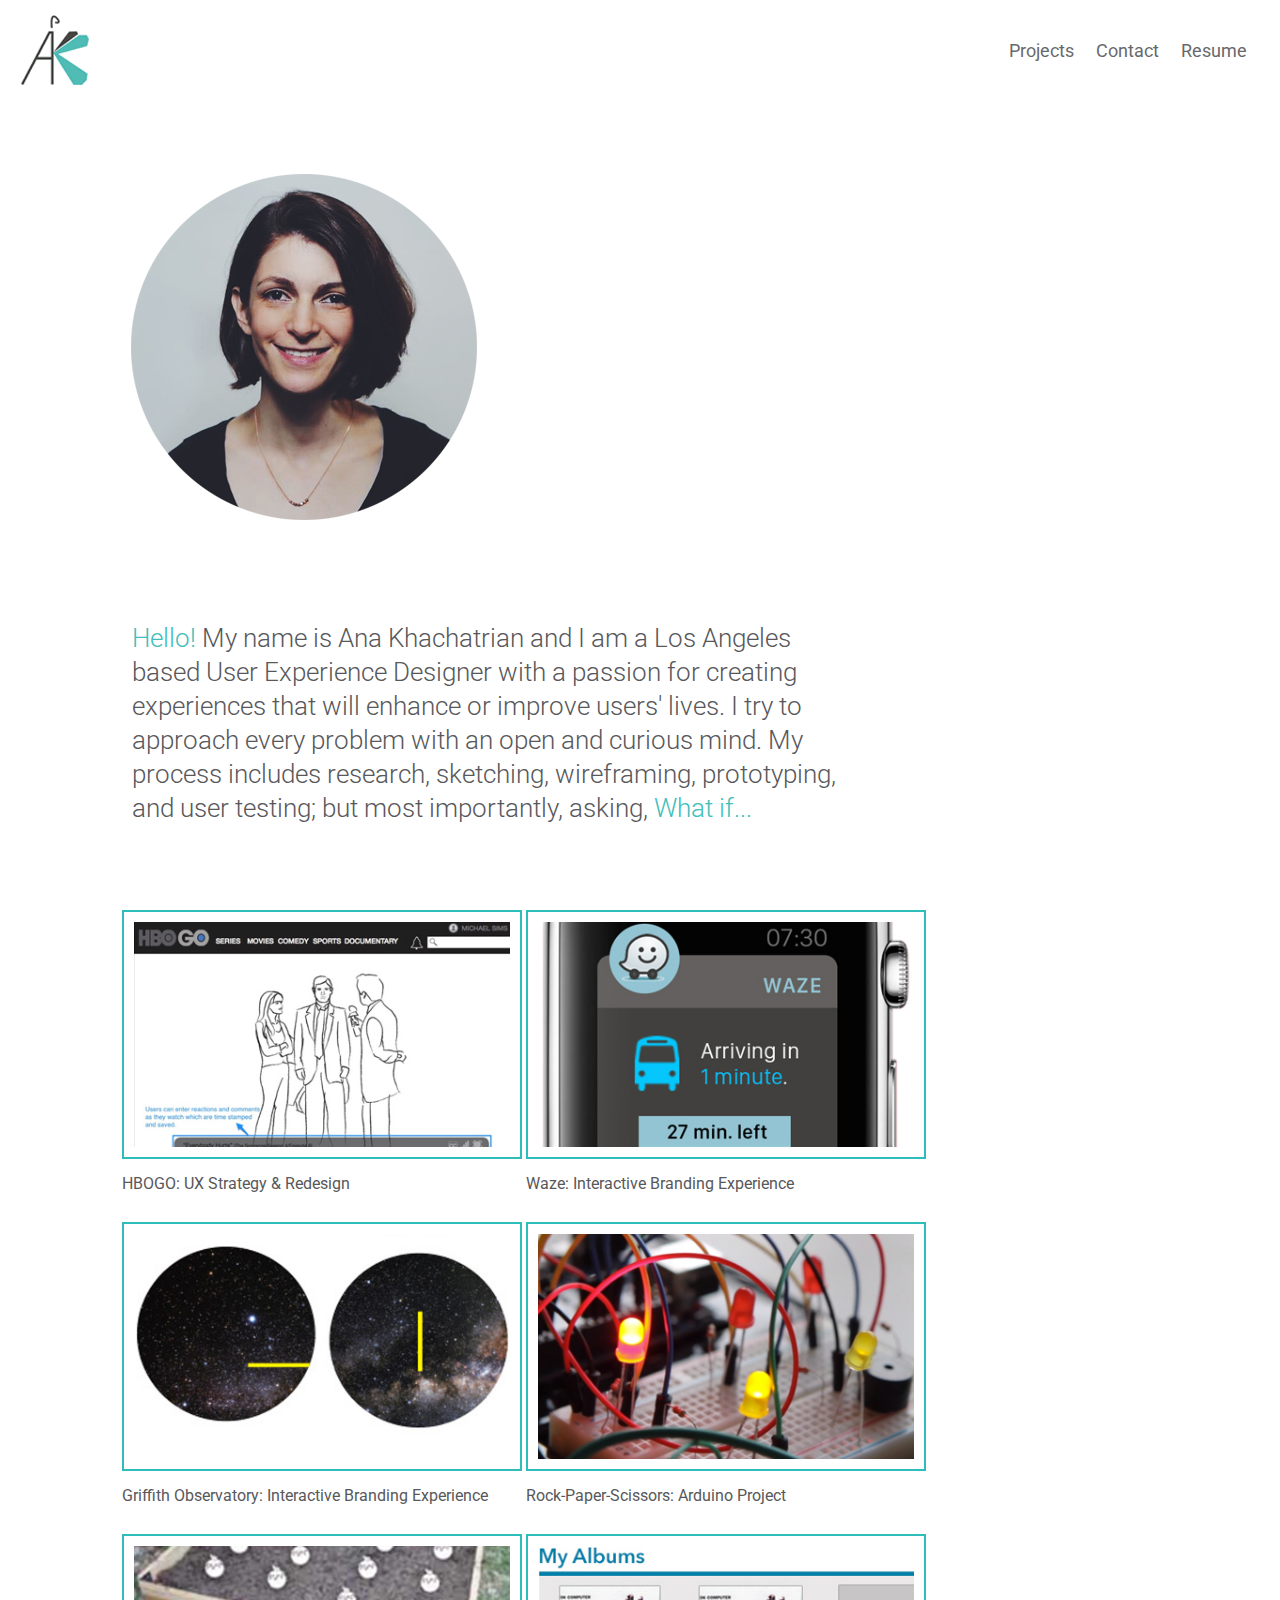
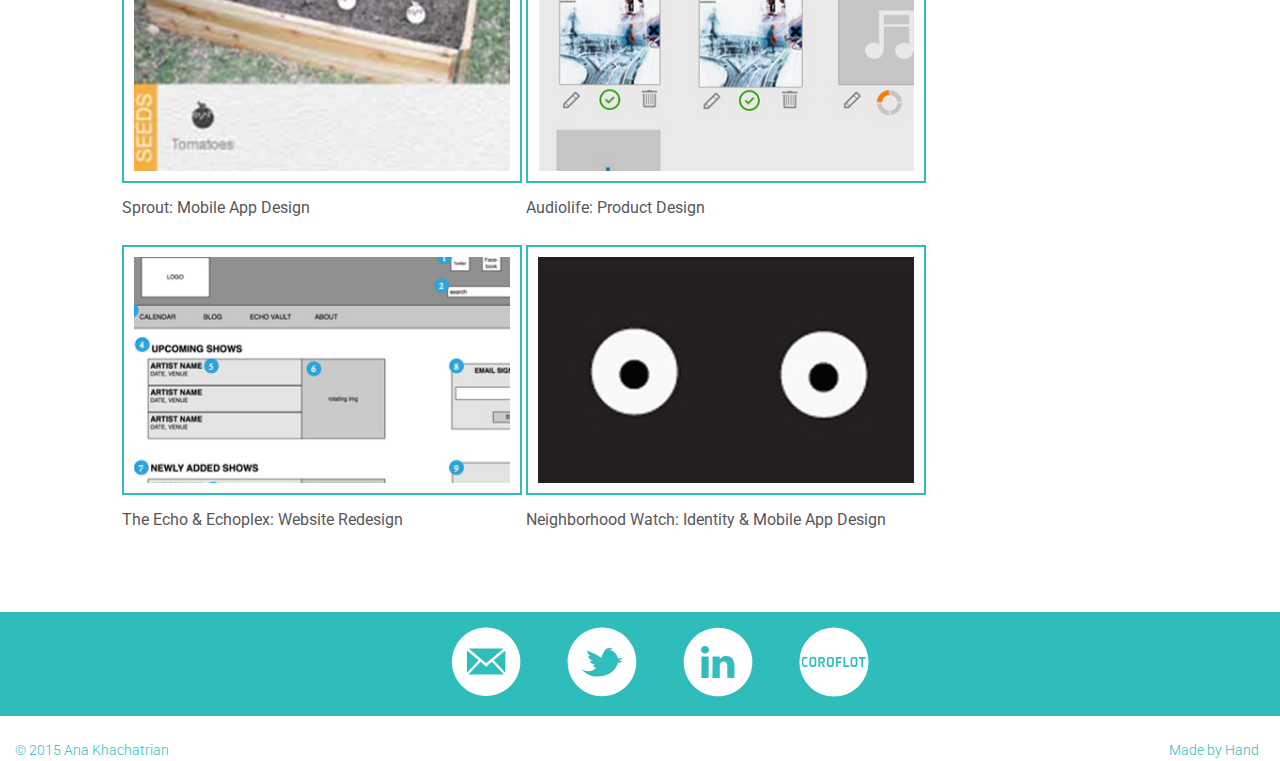
==== index.html @ 0ab0e682 "Launch" ====
<!DOCTYPE html>
<!--[if lt IE 7]>      <html class="no-js lt-ie9 lt-ie8 lt-ie7"> <![endif]-->
<!--[if IE 7]>         <html class="no-js lt-ie9 lt-ie8"> <![endif]-->
<!--[if IE 8]>         <html class="no-js lt-ie9"> <![endif]-->
<!--[if gt IE 8]><!--> <html class="no-js"> <!--<![endif]-->
    <html lang="en">

    <head>
        <meta charset="utf-8">
        <meta http-equiv="X-UA-Compatible" content="IE=edge">
        <meta name="viewport" content="width=device-width, initial-scale=1">

        <link href='http://fonts.googleapis.com/css?family=Oswald:400,300' rel='stylesheet' type='text/css'>
        <link href='http://fonts.googleapis.com/css?family=Glegoo' rel='stylesheet' type='text/css'>
        <link href='http://fonts.googleapis.com/css?family=Roboto:400,300,500' rel='stylesheet' type='text/css'>

    
        <title>Ana Khachatrian's User Experience Portfolio</title>
        <meta name="description" content="A portfolio for Ana Khachatrian, a user experience designer based in Los Angeles.">

        <!-- Place favicon.ico and apple-touch-icon.png in the root directory -->
        <link rel="icon" type="image/png" href="favicon.ico">


        <link rel="stylesheet" href="css/bootstrap-responsive.min.css">
       

        <!--
        <link rel="stylesheet" href="css/normalize.css">
        -->

        <!--[if lt IE 9]> <script src="http://html5shiv.googlecode.com/svn/trunk/html5.js"></script><![endif]-->

        <script src="js/vendor/modernizr-2.6.2.min.js"></script>
    </head>

    <body>
        <!--[if lt IE 7]>
            <p class="browsehappy">You are using an <strong>outdated</strong> browser. Please <a href="http://browsehappy.com/">upgrade your browser</a> to improve your experience.</p>
        <![endif]-->

        <!-- Add your site or application content here -->
        

            <header> 
                <div class="nav-bar"> 
                  
                    <a href="index.html"><img id="logo" src="images/logo.jpg"></a>

                    <nav>
                            <ul>
                                <li><a href="#projects">Projects</a></li>
                                <li><a href="#contact">Contact</a></li>
                                <li><a href="resume.pdf">Resume</a></li>
                            </ul>
                    </nav>

                </div>
            </header>

        <div class="homepage">

            <main>

                <section id="about">

                    <img id="headshot" src="images/home/headshot.jpg">

                    <p class="bio"><span style="color:#40BEBB;">Hello!</span> My name is Ana Khachatrian and I am a Los Angeles based User Experience Designer with a passion for creating experiences that will enhance or improve users' lives. I try to approach every problem with an open and curious mind. My process includes research, sketching, wireframing, prototyping, and user testing; but most importantly, asking, <span style="color:#40BEBB;">What if...</span></p>

                </section>


                <section id="projects">
  

                    <div class="projects">
                        <a href="hbogo.html">
                            <div class="overlay">
                                <img id="spacing" src="images/home/hbogo.jpg">
                                <p class="what-if">What if HBOGO.com was built around a network of your friends allowing you to send and receive recommendations, and see each others reactions to a particular scene?</p>
                            </div>
                        </a>
                        <h2>HBOGO: UX Strategy & Redesign</h2>
                    </div>
                    

                    <div class="projects">
                        <a href="waze.html">
                            <div class="overlay">
                            <img id="spacing" src="images/home/waze.jpg">
                            <p class="what-if">What if Waze could help create driverless cities?</p>
                            </div>
                        </a>    
                        <h2>Waze: Interactive Branding Experience</h2>
                    </div>
    

                    <div class="projects">
                        <a href="griffith-observatory.html">
                            <div class="overlay">
                            <img src="images/home/observatory.jpg">
                            <p class="what-if">What if the Griffith Observatory could refresh its identity and programmming to connect with new and existing visitors?</p>
                            </div>
                        </a>    
                        <h2>Griffith Observatory: Interactive Branding Experience</h2>
                    </div>
        

                    <div class="projects">
                        <a href="rock-paper-scissors.html">
                            <div class="overlay">
                            <img id="spacing" src="images/home/rps.jpg">
                            <p class="what-if">What if you could play Rock-Paper-Scissors against a machine?</p>
                            </div>
                        </a>
                        <h2>Rock-Paper-Scissors: Arduino Project</h2>
                    </div>
                    

                    <div class="projects">
                        <a href="sprout.html">
                            <div class="overlay">
                            <img id="spacing" src="images/home/sprout.jpg">
                            <p class="what-if">What if you could plan and maintain a vegetable garden using your mobile phone?</p> 
                            </div>
                        </a>
                        <h2>Sprout: Mobile App Design</h2>
                    </div>
                    

                    <div class="projects">
                        <a href="audiolife.html">
                            <div class="overlay">
                            <img id="spacing" src="images/home/audiolife.jpg">
                            <p class="what-if">What if indie musicians could get their music & merch into major retailers without the need for a distribution deal?</p>
                            </div>
                        </a>
                        <h2>Audiolife: Product Design</h2>
                    </div>
                    

                    <div class="projects">
                        <a href="echo.html">
                            <div class="overlay">
                            <img id="spacing" src="images/home/echo.jpg">
                            <p class="what-if">What if a local music venue could improve their user experience to better engage with music fans and concert attendees?</p>
                            </div>
                        </a>
                        <h2>The Echo & Echoplex: Website Redesign</h2>
                    </div>
                

                    <div class="projects">
                        <a href="neighborhood-watch.html">
                            <div class="overlay">
                            <img src="images/home/neighborhood.jpg">
                            <p class="what-if">What if the Neighborhood Watch refreshed their identity to grow and engage with more participants?</p>
                            </div>
                        </a>
                        <h2>Neighborhood Watch: Identity & Mobile App Design</h2> 
                    </div>    
                                   
                    
                </section>

            </main>    

        </div>    

                <section id="contact">
                   <!--  <p>Get in Touch<p> -->
                    <div class="contact-list">    
                        <ul class="contact-buttons">
                                <li><a href="mailto:hello@anakhachatrian.com"><img src="images/home/email.svg" alt="Email" style="width:70px;height:70px;"></a></li>
                                <li><a href="https://twitter.com/eargasms"><img src="images/home/twitter.svg" alt="Twitter" style="width:70px;height:70px;"></a></li>
                                <li><a href="https://www.linkedin.com/in/anakhachatrian
                                "><img src="images/home/linkedin.svg" alt="LinkedIn" style="width:70px;height:70px;"></a></li>
                                <li><a href="http://www.coroflot.com/anakhachatrian/portfolio
                                "><img src="images/home/coroflot.svg" alt="Coroflot" style="width:70px;height:70px;"></a></li>
                        </ul> 
                    </div>     
                </section>  
            

            <footer class="footer">
                <p class="copyright">© 2015 Ana Khachatrian</p>
                <p class="made">Made by Hand</p>
            </footer>


        


        <script src="//ajax.googleapis.com/ajax/libs/jquery/1.10.2/jquery.min.js"></script>
        <script>window.jQuery || document.write('<script src="js/vendor/jquery-1.10.2.min.js"><\/script>')</script>
        <script src="js/plugins.js"></script>
        <script src="js/main.js"></script>

        <!-- Google Analytics: change UA-XXXXX-X to be your site's ID. -->
        <script>
            (function(b,o,i,l,e,r){b.GoogleAnalyticsObject=l;b[l]||(b[l]=
            function(){(b[l].q=b[l].q||[]).push(arguments)});b[l].l=+new Date;
            e=o.createElement(i);r=o.getElementsByTagName(i)[0];
            e.src='//www.google-analytics.com/analytics.js';
            r.parentNode.insertBefore(e,r)}(window,document,'script','ga'));
            ga('create','UA-XXXXX-X');ga('send','pageview');
        </script>
    </body>
</html>
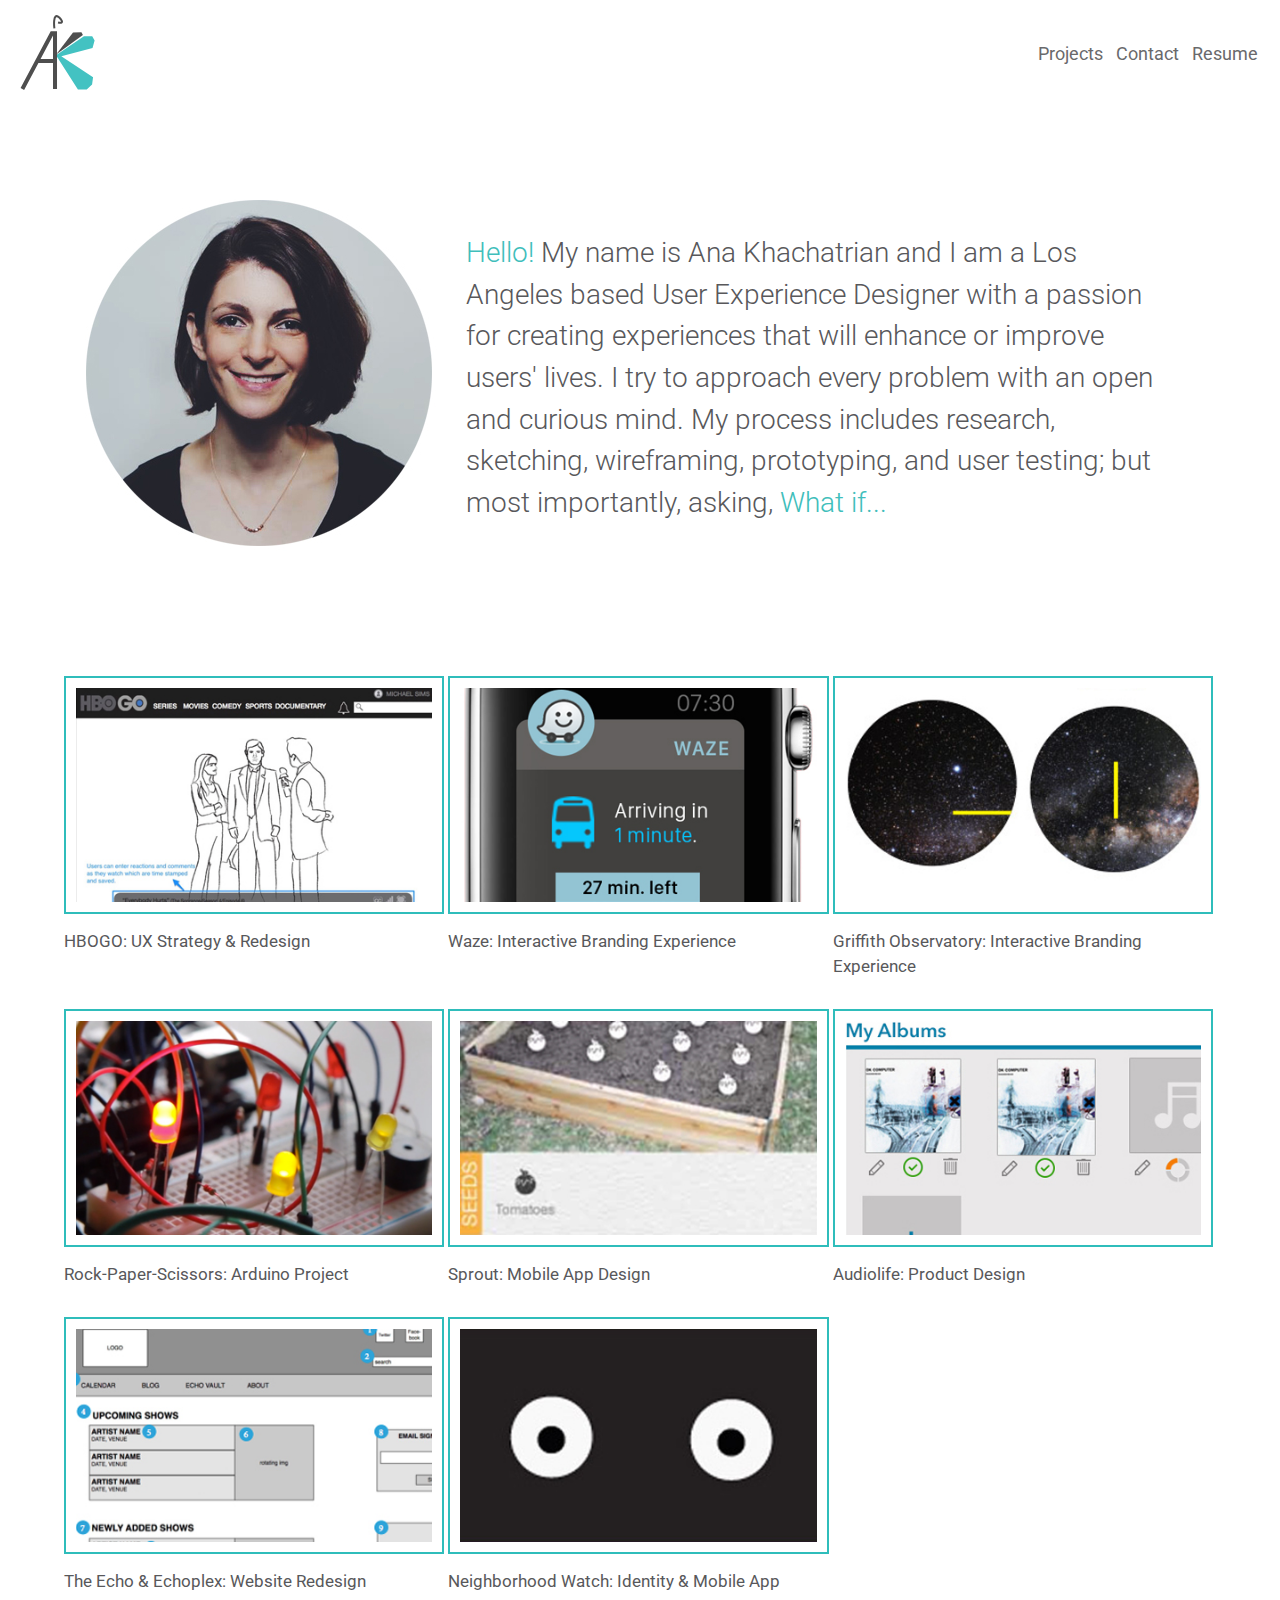
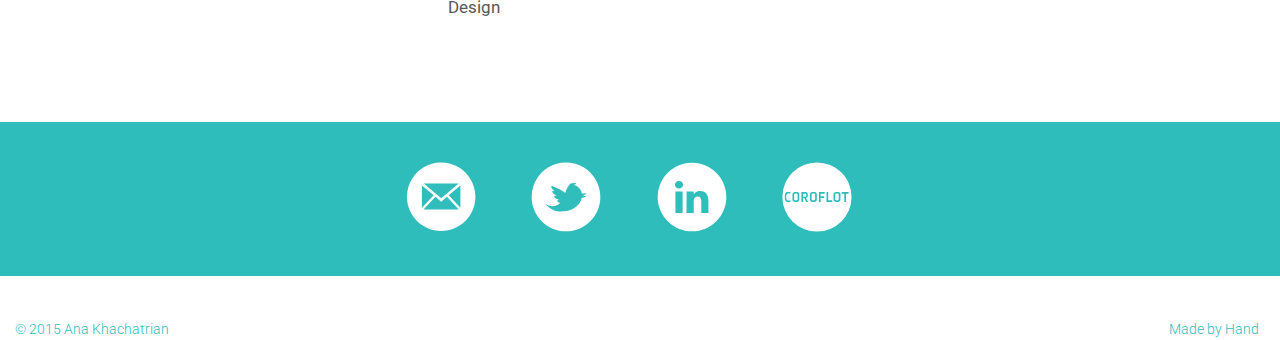
==== commit 5b07c074: "Fluid layout" ====
--- a/index.html
+++ b/index.html
@@ -19,19 +19,19 @@
         <meta name="description" content="A portfolio for Ana Khachatrian, a user experience designer based in Los Angeles.">
 
         <!-- Place favicon.ico and apple-touch-icon.png in the root directory -->
-        <link rel="icon" type="image/png" href="favicon.ico">
+        <link rel="icon" type="image/png" href="portfolio/favicon.ico">
 
 
-        <link rel="stylesheet" href="css/bootstrap-responsive.min.css">
-       
+        <link rel="stylesheet" href="css/style.css">
 
-        <!--
-        <link rel="stylesheet" href="css/normalize.css">
-        -->
+        <!-- Normalize hide address bar for iOS and Android -->
+        <script src="./js/hideaddressbar.js"></script>
+
+        <!-- Media query support for IE8 and under -->
+        <script src=".js/respond.min.js"></script>
 
         <!--[if lt IE 9]> <script src="http://html5shiv.googlecode.com/svn/trunk/html5.js"></script><![endif]-->
 
-        <script src="js/vendor/modernizr-2.6.2.min.js"></script>
     </head>
 
     <body>
@@ -45,7 +45,7 @@
             <header> 
                 <div class="nav-bar"> 
                   
-                    <a href="index.html"><img id="logo" src="images/logo.jpg"></a>
+                    <a href="index.html"><img id="logo" src="images/logo.svg"></a>
 
                     <nav>
                             <ul>
@@ -64,9 +64,9 @@
 
                 <section id="about">
 
-                    <img id="headshot" src="images/home/headshot.jpg">
+                    <div id="headshot"><img src="images/home/headshot.jpg"></div>
 
-                    <p class="bio"><span style="color:#40BEBB;">Hello!</span> My name is Ana Khachatrian and I am a Los Angeles based User Experience Designer with a passion for creating experiences that will enhance or improve users' lives. I try to approach every problem with an open and curious mind. My process includes research, sketching, wireframing, prototyping, and user testing; but most importantly, asking, <span style="color:#40BEBB;">What if...</span></p>
+                    <div id="bio"><p><span style="color:#40BEBB;">Hello!</span> My name is Ana Khachatrian and I am a Los Angeles based User Experience Designer with a passion for creating experiences that will enhance or improve users' lives. I try to approach every problem with an open and curious mind. My process includes research, sketching, wireframing, prototyping, and user testing; but most importantly, asking, <span style="color:#40BEBB;">What if...</span></p></div>
 
                 </section>
 
@@ -77,7 +77,7 @@
                     <div class="projects">
                         <a href="hbogo.html">
                             <div class="overlay">
-                                <img id="spacing" src="images/home/hbogo.jpg">
+                                <img src="images/home/hbogo.jpg">
                                 <p class="what-if">What if HBOGO.com was built around a network of your friends allowing you to send and receive recommendations, and see each others reactions to a particular scene?</p>
                             </div>
                         </a>
@@ -88,7 +88,7 @@
                     <div class="projects">
                         <a href="waze.html">
                             <div class="overlay">
-                            <img id="spacing" src="images/home/waze.jpg">
+                            <img src="images/home/waze.jpg">
                             <p class="what-if">What if Waze could help create driverless cities?</p>
                             </div>
                         </a>    
@@ -110,7 +110,7 @@
                     <div class="projects">
                         <a href="rock-paper-scissors.html">
                             <div class="overlay">
-                            <img id="spacing" src="images/home/rps.jpg">
+                            <img src="images/home/rps.jpg">
                             <p class="what-if">What if you could play Rock-Paper-Scissors against a machine?</p>
                             </div>
                         </a>
@@ -121,7 +121,7 @@
                     <div class="projects">
                         <a href="sprout.html">
                             <div class="overlay">
-                            <img id="spacing" src="images/home/sprout.jpg">
+                            <img src="images/home/sprout.jpg">
                             <p class="what-if">What if you could plan and maintain a vegetable garden using your mobile phone?</p> 
                             </div>
                         </a>
@@ -132,7 +132,7 @@
                     <div class="projects">
                         <a href="audiolife.html">
                             <div class="overlay">
-                            <img id="spacing" src="images/home/audiolife.jpg">
+                            <img src="images/home/audiolife.jpg">
                             <p class="what-if">What if indie musicians could get their music & merch into major retailers without the need for a distribution deal?</p>
                             </div>
                         </a>
@@ -143,7 +143,7 @@
                     <div class="projects">
                         <a href="echo.html">
                             <div class="overlay">
-                            <img id="spacing" src="images/home/echo.jpg">
+                            <img src="images/home/echo.jpg">
                             <p class="what-if">What if a local music venue could improve their user experience to better engage with music fans and concert attendees?</p>
                             </div>
                         </a>
@@ -188,23 +188,5 @@
                 <p class="made">Made by Hand</p>
             </footer>
 
-
-        
-
-
-        <script src="//ajax.googleapis.com/ajax/libs/jquery/1.10.2/jquery.min.js"></script>
-        <script>window.jQuery || document.write('<script src="js/vendor/jquery-1.10.2.min.js"><\/script>')</script>
-        <script src="js/plugins.js"></script>
-        <script src="js/main.js"></script>
-
-        <!-- Google Analytics: change UA-XXXXX-X to be your site's ID. -->
-        <script>
-            (function(b,o,i,l,e,r){b.GoogleAnalyticsObject=l;b[l]||(b[l]=
-            function(){(b[l].q=b[l].q||[]).push(arguments)});b[l].l=+new Date;
-            e=o.createElement(i);r=o.getElementsByTagName(i)[0];
-            e.src='//www.google-analytics.com/analytics.js';
-            r.parentNode.insertBefore(e,r)}(window,document,'script','ga'));
-            ga('create','UA-XXXXX-X');ga('send','pageview');
-        </script>
     </body>
 </html>
--- a/css/style.css
+++ b/css/style.css
@@ -0,0 +1,511 @@
+/*Set HTML5 tags to be block-level instead of inline since they are unknown in IE*/
+
+header, section, footer {
+	display: block;
+}
+
+/*Create consistency across browsers for the type*/
+
+html {
+	font-size: 100%;
+	line-height: 1;
+	-moz-text-size-adjust: 100%;
+	-ms-text-size-adjust: 100%;
+	-webkit-text-size-adjust: 100%;
+}
+
+/* ==========================================================================
+   PROJECT PAGE STYLES
+   ========================================================================== */
+
+
+.page {
+	/*max-width: 960px;*/
+max-width: 80%;
+	margin: 0 auto;
+	padding-top: 100px;
+}
+
+
+h1 {
+   font-size: 3em;
+   line-height: 1.5em;
+   font-family: 'Roboto', Avenir, Helvetica, sans-serif;
+   font-weight: 400;
+   font-style: normal;
+   color: rgba(47, 189, 187, 1);
+   text-align: center;
+   padding-left: 10px;
+}
+
+h3 {
+   margin-bottom: 25px;
+   font-weight: 300;
+   font-style: normal;
+   font-size: 2em;
+   line-height: 1.5em;
+   /*max-width: 32em;*/
+   font-family: 'Roboto', Avenir, Helvetica, sans-serif;
+   color: rgba(11, 113, 137, 1);
+   text-align: center;
+}
+
+#role {
+	/*max-width: 56em;*/
+    margin: 0 auto;
+}
+
+h4 {
+   margin-bottom: 25px;
+   font-weight: 300;
+   font-style: normal;
+   font-size: 20px;
+   font-family: 'Roboto', Avenir, Helvetica, sans-serif;
+   color: rgba(11, 113, 137, 1);
+}
+
+
+p {
+   font-size: 1em; /* 16px/16px = 1em */
+   line-height: 1.5em; /* 24px/16px = 1.5em */
+   font-family: 'Glegoo', Georgia, serif;
+   font-weight: 400;
+   font-style: normal;
+   max-width: 56em;
+   margin: 0 auto;
+   margin-top: .8em;
+}
+
+figcaption {
+   font-size: 14px;
+   font-family: 'Glegoo', Georgia, serif;
+   font-weight: 400;
+   padding-bottom: 0.75em;
+   max-width: 36em;
+   margin: 0 auto;
+}
+
+li {
+   font-size: 1em;
+   line-height: 1.5em;
+   font-family: 'Glegoo', Georgia, serif;
+   font-weight: 400;
+   font-style: normal;
+}
+
+img {
+  max-width: 100%;
+  margin: 15px auto;
+  display: block;
+  padding: 1.5em 0;
+}
+
+.border {
+  border-width: 2px;
+  border-style: solid;
+  color: rgba(47, 189, 187, 1);
+}
+
+div#role_container {
+  display: block;
+  max-width: 56em;
+  margin: 0 auto;
+  margin-top: 45px	
+}
+
+.list {
+	position: relative;
+	float: left;
+	padding: 0px 20px;
+	margin: 0 auto;
+}
+
+.video {
+	position: relative;
+	padding-bottom: 56.25%;
+	margin-bottom: 50px;
+	padding-top: 25px;
+	height: 0;
+}
+
+iframe {
+	position: absolute;
+	top: 0;
+	left: 0;
+	height: 100%;
+	width: 100%;
+	padding-top: 20px;
+	display: block;
+	margin: 0 auto;
+}
+
+.project-nav {
+	background-color: #2FBDBB;
+	width: 100%;
+	clear: both;
+	position: relative;
+	display: table;
+}
+
+
+.previous, .next {
+	display: table-cell;
+}
+
+.next {
+	text-align: right;
+	padding-right: 40px;
+	right: 0;
+}
+
+.previous {
+	padding-left: 40px; 
+}
+
+.previous-link {
+	text-decoration: none;
+}
+
+.next-link {
+	text-decoration: none;
+}
+
+#pre-label {
+	display: inline;
+	top: .25em;
+	color: white;
+	font-family: 'Roboto', Avenir, Helvetica, sans-serif;
+	font-weight: 400;
+    font-style: normal;
+    font-size: 18px;
+    padding-left: 5px;
+}
+
+#next-label {
+	display: inline;
+    top: .25em;
+	text-align: right;
+	color: white;
+	font-family: 'Roboto', Avenir, Helvetica, sans-serif;
+	font-weight: 400;
+    font-style: normal;
+    font-size: 18px;
+    padding-right: 5px;
+}
+
+.previous img {
+	vertical-align: middle;
+	display: inline-block;
+	padding: 0;
+}
+
+.next img {
+	vertical-align: middle;
+	display: inline-block;
+	padding: 0;
+}
+
+/* ==========================================================================
+   HOME PAGE STYLES
+   ========================================================================== */
+
+body {
+	margin: 0;
+}
+
+.homepage {
+	margin: 0 auto;
+	max-width: 90%;
+}
+
+.nav-bar {
+	position: fixed;
+	z-index: 99;
+	width: 100%;
+	top: 0;	
+	background-color: white;
+	opacity: 0.9;
+	line-height: 1em;
+}
+
+/*Logo*/
+#logo {
+	float: left;
+	position: absolute;
+	padding-left: 20px;
+	padding-top: 0;
+}
+
+
+nav ul {
+	right: 0;
+	text-align: right;
+	padding-right: 1em;
+}
+
+nav li {
+	display: inline-block;
+	font-family: 'Roboto', Avenir, Helvetica, sans-serif;
+	font-weight: 400;
+    font-style: normal;
+    font-size: 18px;
+    padding: .25em;
+    margin-top: 1em;
+}
+
+/* unvisited link */
+nav li a:link {
+    color: #58585B;
+    text-decoration: none;
+}
+
+/* visited link */
+nav li a:visited {
+    color: #561F37;
+}
+
+/* mouse over link */
+nav li a:hover {
+    color: #2FBDBB;
+}
+
+/* selected link */
+nav li a:active {
+    color: #3E8989;
+}
+
+
+#about {
+	margin: 0 auto;
+	/*width: 90%;*/
+	clear: both;
+	margin-top: 150px;
+}
+
+#headshot {
+	float: left;
+width: 34%;
+}
+
+#headshot img {
+	max-width: 100%;
+}
+
+#bio p {
+	font-weight: 300;
+   font-style: light;
+   font-size: 1.625em; /* 26px / 16px = 1.625em */
+   line-height: 1.5em;
+   font-family: 'Roboto', Avenir, Helvetica, sans-serif;
+   color: #58585B;
+   /*max-width: 28em;*/
+width: 60%;
+   padding-top: 60px;
+   margin-left: 10px;
+   float: left;
+}
+
+/*Entire projects section*/
+#projects {
+	margin: 0 auto;
+	/*width: 90%;*/
+	padding-top: 70px;
+	padding-bottom: 70px;
+	clear: both;
+} 
+
+/*Individual project*/
+.projects {
+	display: inline-block;
+	/*max-width: 400px;*/
+width: 33%;
+	vertical-align: top;	
+}
+
+.projects img {
+	padding: 10px;
+	border: solid 2px #2FBDBB;
+	max-width: 100%;
+	display: block;
+
+-webkit-box-sizing: border-box; /* Android ≤ 2.3, iOS ≤ 4 */
+     -moz-box-sizing: border-box; /* Firefox ≤ 28 */
+          box-sizing: border-box; /* Chrome, Firefox 29+, IE 8+, Opera, Safari 5.1 */
+}
+
+.overlay {
+	position: relative;
+}
+
+.what-if {
+	background-color: rgba(47, 189, 187, 0.9);
+	font-family: 'Roboto', Avenir, Helvetica, sans-serif;
+	font-weight: 400;
+    font-size: 1.15em;
+    color: white;
+    bottom: 0;
+    left: 0;
+    margin: 0;
+    opacity: 0;
+    padding: 20px;
+    position: absolute;
+    right: 0;
+    top: 0;
+    z-index: 5;
+}
+
+.what-if:hover {
+	opacity: 0.9;
+}
+
+h2 {
+	font-family: 'Roboto', Avenir, Helvetica, sans-serif;
+	font-weight: 400;
+    font-size: 1em;
+    line-height: 1.5em;
+    color: #58585B;
+}
+
+#contact {
+	width: 100%;
+	position: relative;
+	background-color: #2FBDBB;
+}
+
+.contact-list {
+  max-width: 600px;
+  margin: 0 auto;
+}
+
+.contact-buttons {
+	/*margin: 0 auto;
+	width: -webkit-fit-content;
+     width: -moz-fit-content;
+          width: fit-content;*/
+}
+
+#contact li {
+	/*max-width: 600px;*/
+	margin: 0 auto;
+	list-style: none;
+	display: inline-block;
+	padding: 0 1.5em;
+}
+
+
+.footer {
+	position: relative;
+    padding: 15px;
+    clear: both;
+    min-height: 15px;
+}
+
+.footer p {
+	display: inline;
+	font-family: 'Roboto', Avenir, Helvetica, sans-serif;
+	font-weight: 300;
+	font-style: light;
+    font-size: 14px;
+    color: #2FBDBB;
+    position: absolute;
+}
+
+.made {
+	right: 0;
+	padding-right: 1.5em;
+}
+
+/* ==========================================================================
+   MEDIA QUERIES FOR MOBILE
+   ========================================================================== */
+
+@media only screen and (max-width: 640px) {
+
+	#logo {
+		float: left;
+		position: absolute;
+		padding-left: 0;
+		top: 0;
+		margin: 0 auto;
+	}
+
+	#headshot {
+		width: 100%;	
+	}
+
+	#bio {
+		width: 100%;
+	}
+
+	#bio p {
+		font-size: 20px;
+		/*max-width: 90%;*/
+	   font-weight: 300;
+	   font-style: light;
+	   line-height: 34px;
+	   font-family: 'Roboto', Avenir, Helvetica, sans-serif;
+	   color: #58585B;
+	   /*max-width: 28em;*/
+	width: 100%;
+	   padding-top: 60px;
+	   margin-left: 10px;
+	   float: left;
+	}
+
+	#contact li {
+	/*max-width: 600px;*/
+	margin: 0 auto;
+	list-style: none;
+	display: inline-block;
+	padding: 0;	
+	}
+
+	#pre-label {
+		display: none;
+	}
+
+	#next-label {
+		display: none;
+	}
+
+}
+
+@media screen and (max-width: 720px) {
+
+	.projects {
+		width: 100%;
+	}
+}
+
+@media screen and (min-width: 45em) {
+
+	body {
+		font-size: 106.6666667%; /* 1.6em (desired)/1.5em (actual) = 1.066666667*100 = 106.6666667% */
+	}
+}
+
+/*For tablets*/
+
+@media screen and (min-width: 705px) and (max-width: 980px) {
+
+	.projects {
+		width: 45%;
+	}
+
+	#headshot {
+		width: 100%;
+	}
+
+	#bio p {
+		width: 100%;
+		text-align: center;
+	}
+
+}
+
+
+
+
+
+
+
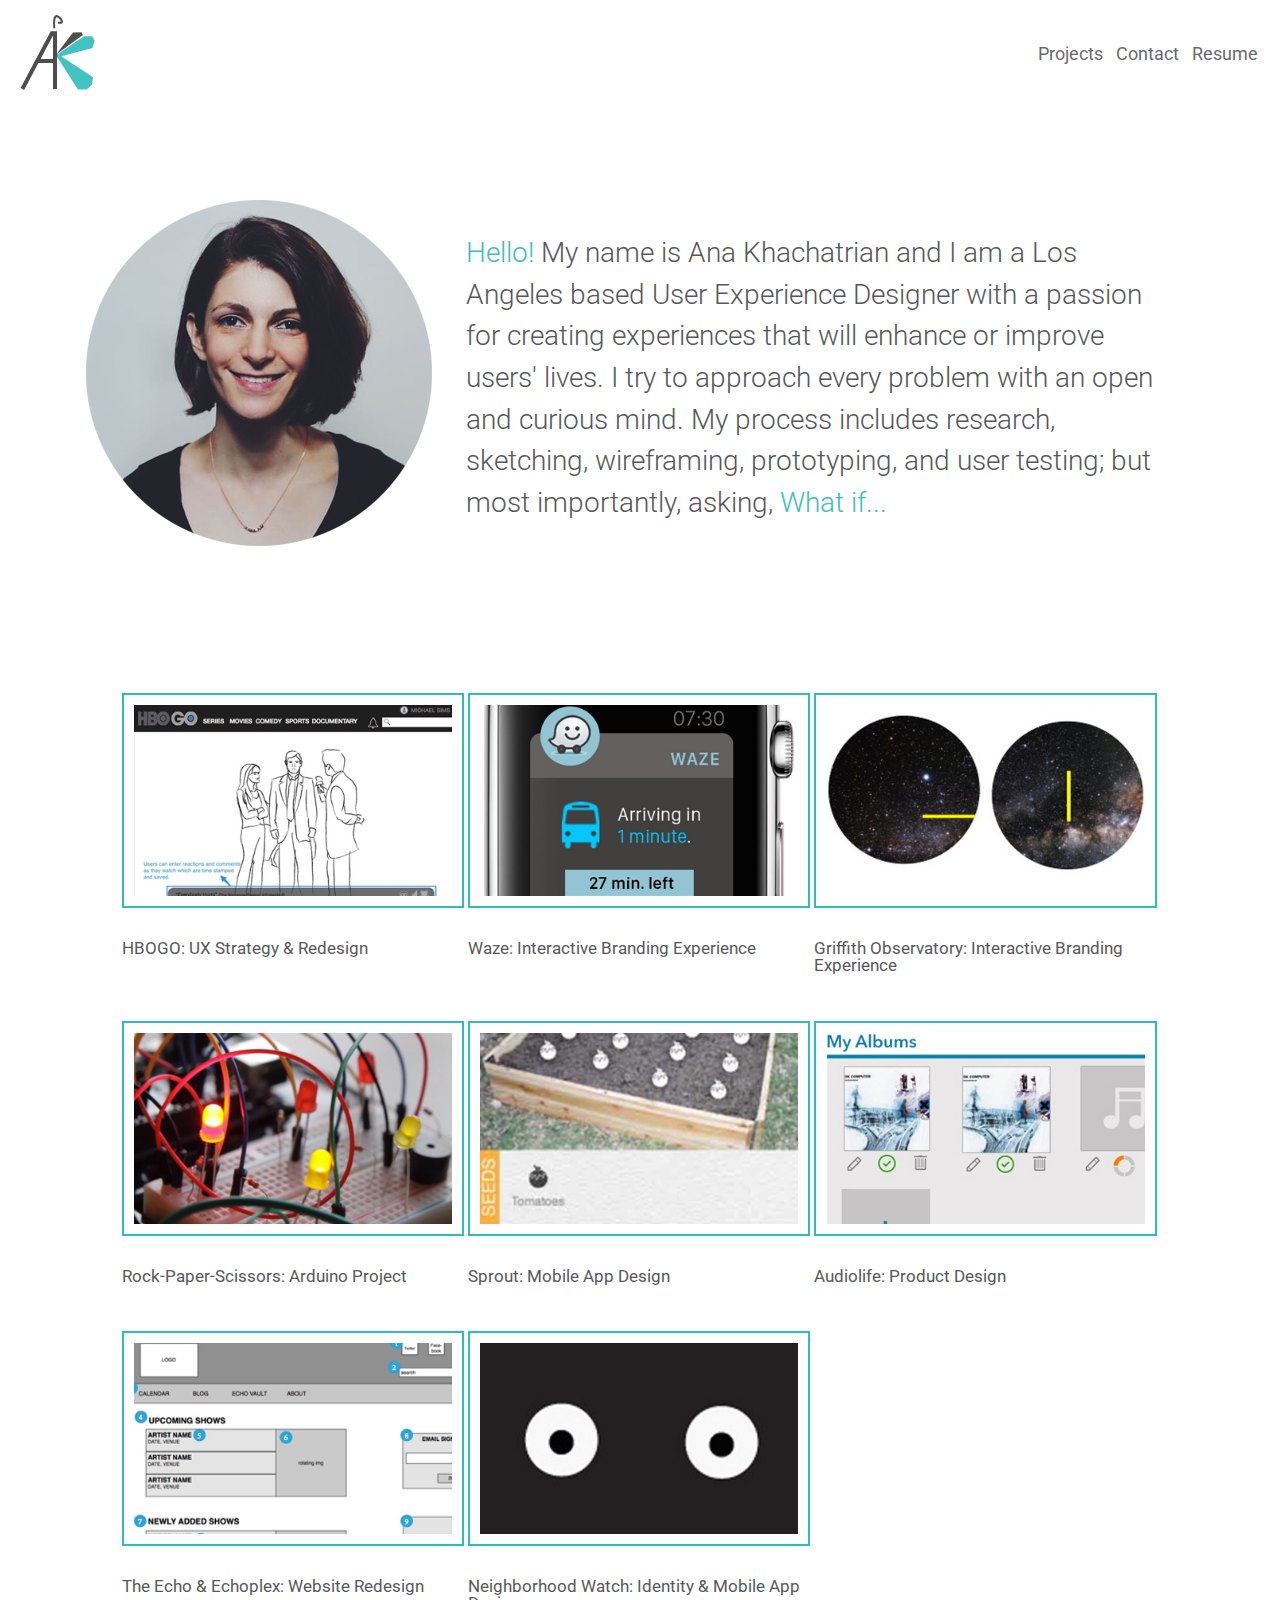
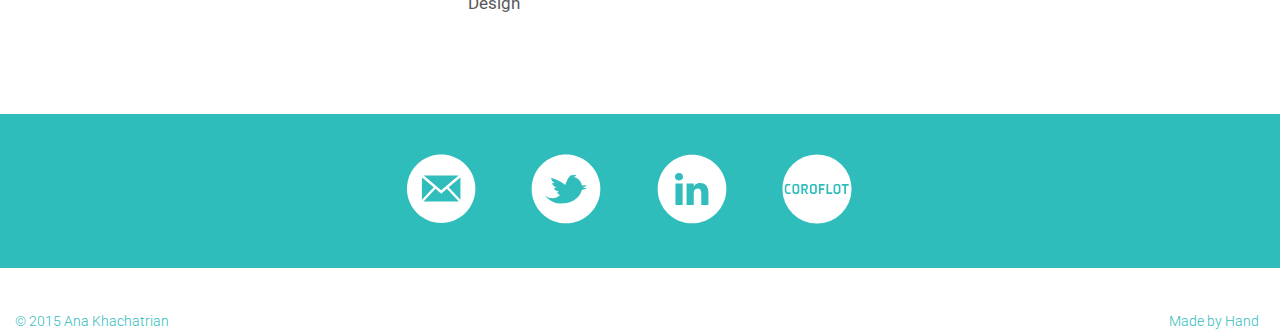
==== commit 370d91cf: "Edited content" ====
--- a/index.html
+++ b/index.html
@@ -78,7 +78,7 @@
                         <a href="hbogo.html">
                             <div class="overlay">
                                 <img src="images/home/hbogo.jpg">
-                                <p class="what-if">What if HBOGO.com was built around a network of your friends allowing you to send and receive recommendations, and see each others reactions to a particular scene?</p>
+                                <p class="what-if">What if HBOGO.com was a more social experience?</p>
                             </div>
                         </a>
                         <h2>HBOGO: UX Strategy & Redesign</h2>
--- a/css/style.css
+++ b/css/style.css
@@ -308,7 +308,7 @@
 /*Entire projects section*/
 #projects {
 	margin: 0 auto;
-	/*width: 90%;*/
+	width: 90%;
 	padding-top: 70px;
 	padding-bottom: 70px;
 	clear: both;
@@ -319,14 +319,15 @@
 	display: inline-block;
 	/*max-width: 400px;*/
 width: 33%;
-	vertical-align: top;	
+vertical-align: top;	
+	padding-top: 1em;
 }
 
 .projects img {
 	padding: 10px;
 	border: solid 2px #2FBDBB;
 	max-width: 100%;
-	display: block;
+display: inline-block;  /*Adding this aligned the text and images but messed up the overlay. */
 
 -webkit-box-sizing: border-box; /* Android ≤ 2.3, iOS ≤ 4 */
      -moz-box-sizing: border-box; /* Firefox ≤ 28 */
@@ -345,7 +346,7 @@
     color: white;
     bottom: 0;
     left: 0;
-    margin: 0;
+    /*margin: 0;*/
     opacity: 0;
     padding: 20px;
     position: absolute;
@@ -362,7 +363,7 @@
 	font-family: 'Roboto', Avenir, Helvetica, sans-serif;
 	font-weight: 400;
     font-size: 1em;
-    line-height: 1.5em;
+    /*line-height: 1.5em;*/
     color: #58585B;
 }
 
@@ -475,6 +476,14 @@
 	.projects {
 		width: 100%;
 	}
+
+	h1 {
+		font-size: 2em;
+	}
+
+	h3 {
+		font-size: 1.25em;
+	}
 }
 
 @media screen and (min-width: 45em) {
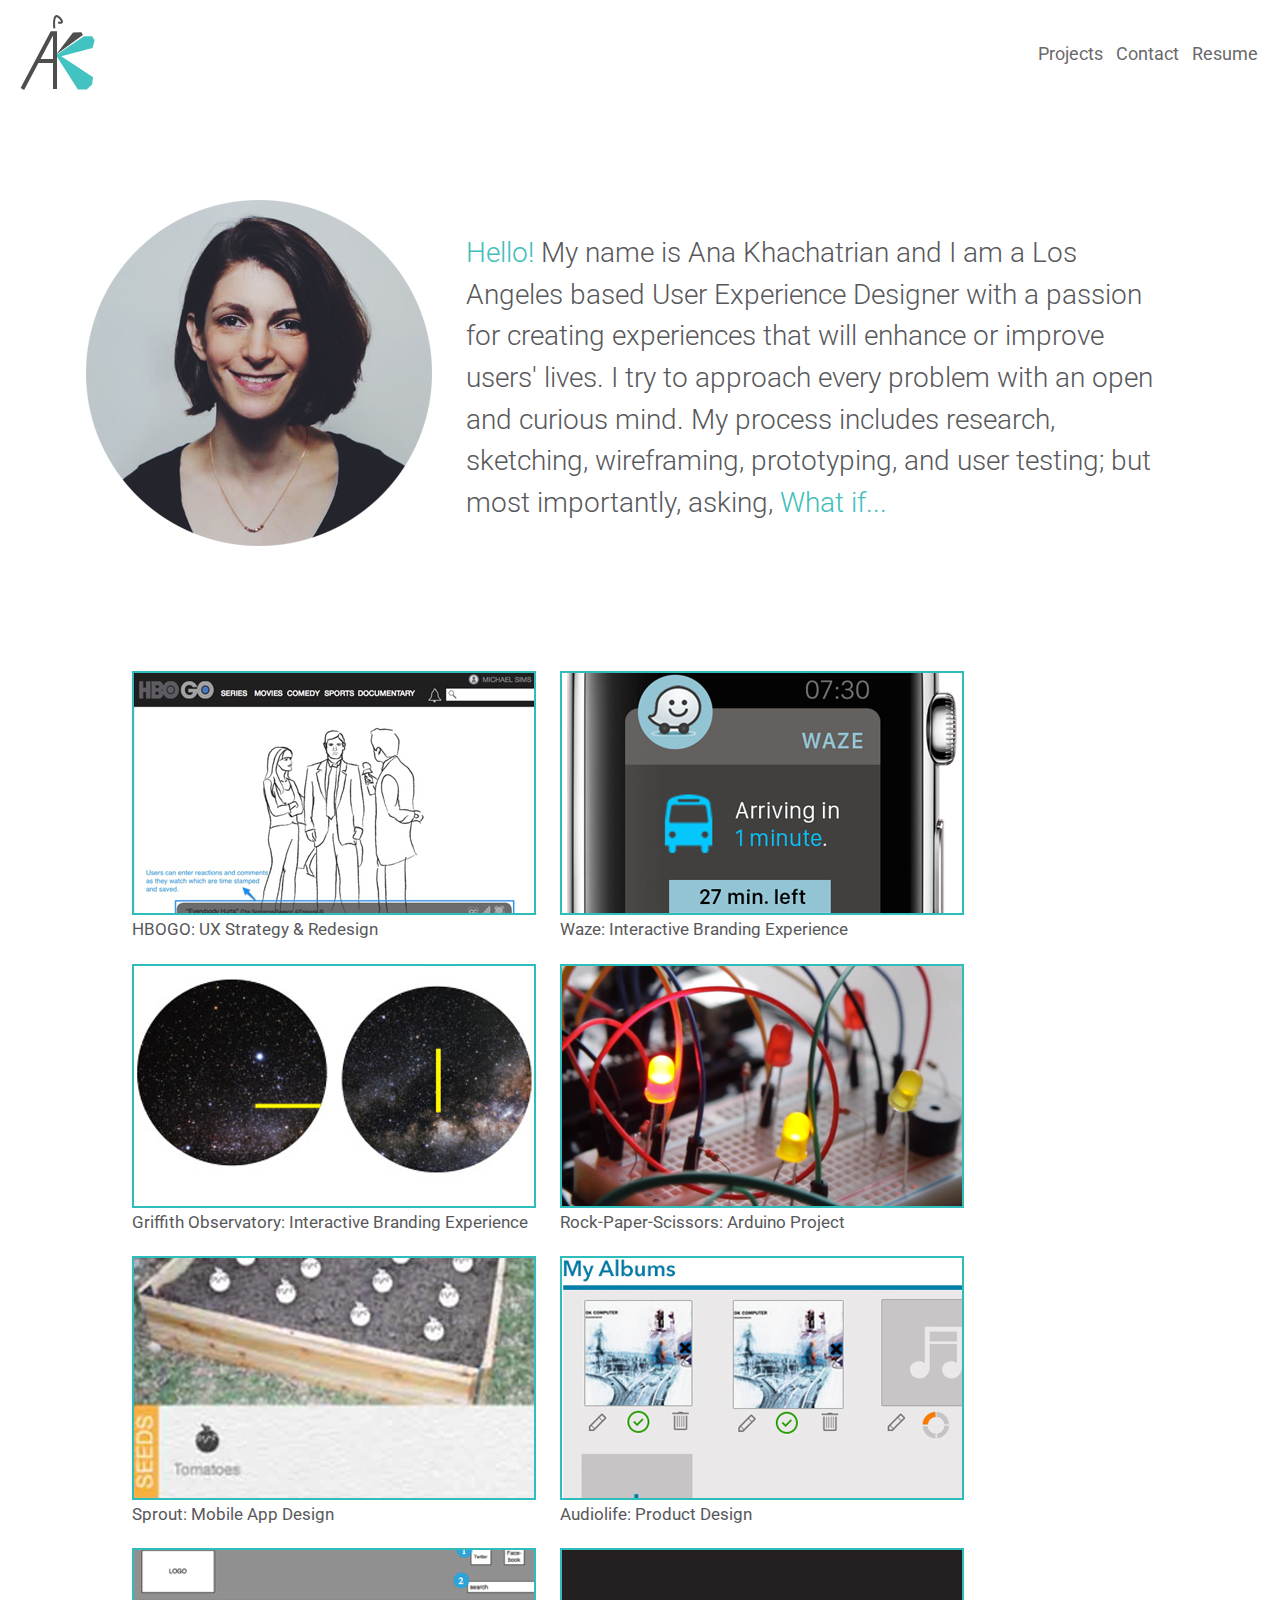
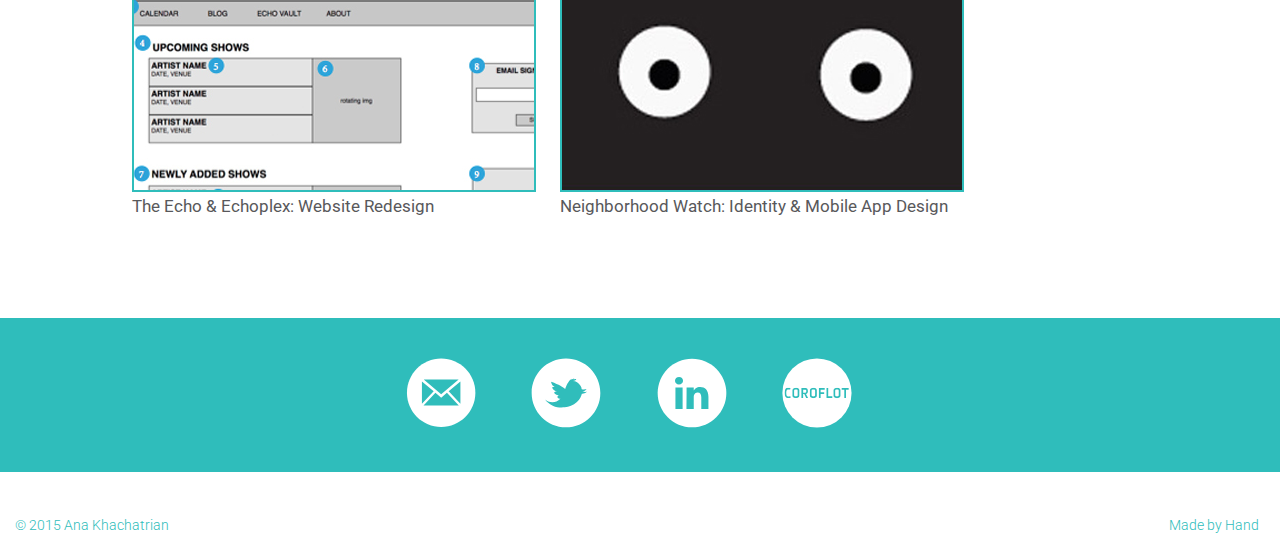
==== commit 554252bd: "Fix for overlay" ====
--- a/index.html
+++ b/index.html
@@ -72,95 +72,73 @@
 
 
                 <section id="projects">
-  
-
-                    <div class="projects">
+                    <div class="projects__item">
                         <a href="hbogo.html">
-                            <div class="overlay">
-                                <img src="images/home/hbogo.jpg">
-                                <p class="what-if">What if HBOGO.com was a more social experience?</p>
-                            </div>
+                            <p>What if HBOGO.com was a more social experience?</p>
+                            <img src="images/home/hbogo.jpg"/>
                         </a>
                         <h2>HBOGO: UX Strategy & Redesign</h2>
                     </div>
                     
-
-                    <div class="projects">
+                    <div  class="projects__item">
                         <a href="waze.html">
-                            <div class="overlay">
-                            <img src="images/home/waze.jpg">
-                            <p class="what-if">What if Waze could help create driverless cities?</p>
-                            </div>
+                            <p>What if Waze could help create driverless cities?</p>
+                            <img src="images/home/waze.jpg"/>
                         </a>    
                         <h2>Waze: Interactive Branding Experience</h2>
                     </div>
-    
+                    
 
-                    <div class="projects">
+                    <div class="projects__item">
                         <a href="griffith-observatory.html">
-                            <div class="overlay">
-                            <img src="images/home/observatory.jpg">
-                            <p class="what-if">What if the Griffith Observatory could refresh its identity and programmming to connect with new and existing visitors?</p>
-                            </div>
+                            <p>What if the Griffith Observatory could refresh its identity and programmming to connect with new and existing visitors?</p>
+                            <img src="images/home/observatory.jpg" />
                         </a>    
                         <h2>Griffith Observatory: Interactive Branding Experience</h2>
                     </div>
         
-
-                    <div class="projects">
+                    <div class="projects__item">
                         <a href="rock-paper-scissors.html">
-                            <div class="overlay">
-                            <img src="images/home/rps.jpg">
-                            <p class="what-if">What if you could play Rock-Paper-Scissors against a machine?</p>
-                            </div>
+                            <p>What if you could play Rock-Paper-Scissors against a machine?</p>
+                            <img src="images/home/rps.jpg" />
                         </a>
                         <h2>Rock-Paper-Scissors: Arduino Project</h2>
                     </div>
                     
 
-                    <div class="projects">
+                    <div class="projects__item">
                         <a href="sprout.html">
-                            <div class="overlay">
-                            <img src="images/home/sprout.jpg">
-                            <p class="what-if">What if you could plan and maintain a vegetable garden using your mobile phone?</p> 
-                            </div>
+                            <p>What if you could plan and maintain a vegetable garden using your mobile phone?</p> 
+                            <img src="images/home/sprout.jpg" />
                         </a>
                         <h2>Sprout: Mobile App Design</h2>
                     </div>
                     
-
-                    <div class="projects">
-                        <a href="audiolife.html">
-                            <div class="overlay">
-                            <img src="images/home/audiolife.jpg">
-                            <p class="what-if">What if indie musicians could get their music & merch into major retailers without the need for a distribution deal?</p>
-                            </div>
+                    <div class="projects__item">
+                        <a href="audiolife.html">    
+                            <p>What if indie musicians could get their music & merch into major retailers without the need for a distribution deal?</p>
+                            <img src="images/home/audiolife.jpg"/>    
                         </a>
                         <h2>Audiolife: Product Design</h2>
                     </div>
                     
 
-                    <div class="projects">
+                    <div class="projects__item">
                         <a href="echo.html">
-                            <div class="overlay">
-                            <img src="images/home/echo.jpg">
-                            <p class="what-if">What if a local music venue could improve their user experience to better engage with music fans and concert attendees?</p>
-                            </div>
+                            <p>What if a local music venue could improve their user experience to better engage with music fans and concert attendees?</p>
+                            <img src="images/home/echo.jpg" />
                         </a>
                         <h2>The Echo & Echoplex: Website Redesign</h2>
                     </div>
                 
 
-                    <div class="projects">
+                    <div class="projects__item">
                         <a href="neighborhood-watch.html">
-                            <div class="overlay">
-                            <img src="images/home/neighborhood.jpg">
-                            <p class="what-if">What if the Neighborhood Watch refreshed their identity to grow and engage with more participants?</p>
-                            </div>
+                            <p>What if the Neighborhood Watch refreshed their identity to grow and engage with more participants?</p>
+                            <img src="images/home/neighborhood.jpg" />
                         </a>
                         <h2>Neighborhood Watch: Identity & Mobile App Design</h2> 
                     </div>    
-                                   
                     
                 </section>
 
--- a/css/style.css
+++ b/css/style.css
@@ -1,352 +1,386 @@
 /*Set HTML5 tags to be block-level instead of inline since they are unknown in IE*/
 
-header, section, footer {
-	display: block;
-}
-
+header,
+section,
+footer {
+    display: block;
+}
 /*Create consistency across browsers for the type*/
 
 html {
-	font-size: 100%;
-	line-height: 1;
-	-moz-text-size-adjust: 100%;
-	-ms-text-size-adjust: 100%;
-	-webkit-text-size-adjust: 100%;
-}
-
+    font-size: 100%;
+    line-height: 1;
+    -moz-text-size-adjust: 100%;
+    -ms-text-size-adjust: 100%;
+    -webkit-text-size-adjust: 100%;
+}
 /* ==========================================================================
    PROJECT PAGE STYLES
    ========================================================================== */
 
-
 .page {
-	/*max-width: 960px;*/
-max-width: 80%;
-	margin: 0 auto;
-	padding-top: 100px;
-}
-
+    /*max-width: 960px;*/
+    
+    max-width: 80%;
+    margin: 0 auto;
+    padding-top: 100px;
+}
 
 h1 {
-   font-size: 3em;
-   line-height: 1.5em;
-   font-family: 'Roboto', Avenir, Helvetica, sans-serif;
-   font-weight: 400;
-   font-style: normal;
-   color: rgba(47, 189, 187, 1);
-   text-align: center;
-   padding-left: 10px;
+    font-size: 3em;
+    line-height: 1.5em;
+    font-family: 'Roboto', Avenir, Helvetica, sans-serif;
+    font-weight: 400;
+    font-style: normal;
+    color: rgba(47, 189, 187, 1);
+    text-align: center;
+    padding-left: 10px;
 }
 
 h3 {
-   margin-bottom: 25px;
-   font-weight: 300;
-   font-style: normal;
-   font-size: 2em;
-   line-height: 1.5em;
-   /*max-width: 32em;*/
-   font-family: 'Roboto', Avenir, Helvetica, sans-serif;
-   color: rgba(11, 113, 137, 1);
-   text-align: center;
+    margin-bottom: 25px;
+    font-weight: 300;
+    font-style: normal;
+    font-size: 2em;
+    line-height: 1.5em;
+    /*max-width: 32em;*/
+    
+    font-family: 'Roboto', Avenir, Helvetica, sans-serif;
+    color: rgba(11, 113, 137, 1);
+    text-align: center;
 }
 
 #role {
-	/*max-width: 56em;*/
+    /*max-width: 56em;*/
+    
     margin: 0 auto;
 }
 
 h4 {
-   margin-bottom: 25px;
-   font-weight: 300;
-   font-style: normal;
-   font-size: 20px;
-   font-family: 'Roboto', Avenir, Helvetica, sans-serif;
-   color: rgba(11, 113, 137, 1);
-}
-
+    margin-bottom: 25px;
+    font-weight: 300;
+    font-style: normal;
+    font-size: 20px;
+    font-family: 'Roboto', Avenir, Helvetica, sans-serif;
+    color: rgba(11, 113, 137, 1);
+}
 
 p {
-   font-size: 1em; /* 16px/16px = 1em */
-   line-height: 1.5em; /* 24px/16px = 1.5em */
-   font-family: 'Glegoo', Georgia, serif;
-   font-weight: 400;
-   font-style: normal;
-   max-width: 56em;
-   margin: 0 auto;
-   margin-top: .8em;
+    font-size: 1em;
+    /* 16px/16px = 1em */
+    
+    line-height: 1.5em;
+    /* 24px/16px = 1.5em */
+    
+    font-family: 'Glegoo', Georgia, serif;
+    font-weight: 400;
+    font-style: normal;
+    max-width: 56em;
+    margin: 0 auto;
+    margin-top: .8em;
 }
 
 figcaption {
-   font-size: 14px;
-   font-family: 'Glegoo', Georgia, serif;
-   font-weight: 400;
-   padding-bottom: 0.75em;
-   max-width: 36em;
-   margin: 0 auto;
+    font-size: 14px;
+    font-family: 'Glegoo', Georgia, serif;
+    font-weight: 400;
+    padding-bottom: 0.75em;
+    max-width: 36em;
+    margin: 0 auto;
 }
 
 li {
-   font-size: 1em;
-   line-height: 1.5em;
-   font-family: 'Glegoo', Georgia, serif;
-   font-weight: 400;
-   font-style: normal;
+    font-size: 1em;
+    line-height: 1.5em;
+    font-family: 'Glegoo', Georgia, serif;
+    font-weight: 400;
+    font-style: normal;
 }
 
 img {
-  max-width: 100%;
-  margin: 15px auto;
-  display: block;
-  padding: 1.5em 0;
+    max-width: 100%;
+    margin: 15px auto;
+    display: block;
+    padding: 1.5em 0;
 }
 
 .border {
-  border-width: 2px;
-  border-style: solid;
-  color: rgba(47, 189, 187, 1);
+    border-width: 2px;
+    border-style: solid;
+    color: rgba(47, 189, 187, 1);
 }
 
 div#role_container {
-  display: block;
-  max-width: 56em;
-  margin: 0 auto;
-  margin-top: 45px	
+    display: block;
+    max-width: 56em;
+    margin: 0 auto;
+    margin-top: 45px
 }
 
 .list {
-	position: relative;
-	float: left;
-	padding: 0px 20px;
-	margin: 0 auto;
+    position: relative;
+    float: left;
+    padding: 0px 20px;
+    margin: 0 auto;
 }
 
 .video {
-	position: relative;
-	padding-bottom: 56.25%;
-	margin-bottom: 50px;
-	padding-top: 25px;
-	height: 0;
+    position: relative;
+    padding-bottom: 56.25%;
+    margin-bottom: 50px;
+    padding-top: 25px;
+    height: 0;
 }
 
 iframe {
-	position: absolute;
-	top: 0;
-	left: 0;
-	height: 100%;
-	width: 100%;
-	padding-top: 20px;
-	display: block;
-	margin: 0 auto;
+    position: absolute;
+    top: 0;
+    left: 0;
+    height: 100%;
+    width: 100%;
+    padding-top: 20px;
+    display: block;
+    margin: 0 auto;
 }
 
 .project-nav {
-	background-color: #2FBDBB;
-	width: 100%;
-	clear: both;
-	position: relative;
-	display: table;
-}
-
-
-.previous, .next {
-	display: table-cell;
-}
-
+    background-color: #2FBDBB;
+    width: 100%;
+    clear: both;
+    position: relative;
+    display: table;
+}
+
+.previous,
 .next {
-	text-align: right;
-	padding-right: 40px;
-	right: 0;
+    display: table-cell;
+}
+
+.next {
+    text-align: right;
+    padding-right: 40px;
+    right: 0;
 }
 
 .previous {
-	padding-left: 40px; 
+    padding-left: 40px;
 }
 
 .previous-link {
-	text-decoration: none;
+    text-decoration: none;
 }
 
 .next-link {
-	text-decoration: none;
+    text-decoration: none;
 }
 
 #pre-label {
-	display: inline;
-	top: .25em;
-	color: white;
-	font-family: 'Roboto', Avenir, Helvetica, sans-serif;
-	font-weight: 400;
+    display: inline;
+    top: .25em;
+    color: white;
+    font-family: 'Roboto', Avenir, Helvetica, sans-serif;
+    font-weight: 400;
     font-style: normal;
     font-size: 18px;
     padding-left: 5px;
 }
 
 #next-label {
-	display: inline;
+    display: inline;
     top: .25em;
-	text-align: right;
-	color: white;
-	font-family: 'Roboto', Avenir, Helvetica, sans-serif;
-	font-weight: 400;
+    text-align: right;
+    color: white;
+    font-family: 'Roboto', Avenir, Helvetica, sans-serif;
+    font-weight: 400;
     font-style: normal;
     font-size: 18px;
     padding-right: 5px;
 }
 
 .previous img {
-	vertical-align: middle;
-	display: inline-block;
-	padding: 0;
+    vertical-align: middle;
+    display: inline-block;
+    padding: 0;
 }
 
 .next img {
-	vertical-align: middle;
-	display: inline-block;
-	padding: 0;
-}
-
+    vertical-align: middle;
+    display: inline-block;
+    padding: 0;
+}
 /* ==========================================================================
    HOME PAGE STYLES
    ========================================================================== */
 
 body {
-	margin: 0;
+    margin: 0;
 }
 
 .homepage {
-	margin: 0 auto;
-	max-width: 90%;
+    margin: 0 auto;
+    max-width: 90%;
 }
 
 .nav-bar {
-	position: fixed;
-	z-index: 99;
-	width: 100%;
-	top: 0;	
-	background-color: white;
-	opacity: 0.9;
-	line-height: 1em;
-}
-
+    position: fixed;
+    z-index: 99;
+    width: 100%;
+    top: 0;
+    background-color: white;
+    opacity: 0.9;
+    line-height: 1em;
+}
 /*Logo*/
+
 #logo {
-	float: left;
-	position: absolute;
-	padding-left: 20px;
-	padding-top: 0;
-}
-
+    float: left;
+    position: absolute;
+    padding-left: 20px;
+    padding-top: 0;
+}
 
 nav ul {
-	right: 0;
-	text-align: right;
-	padding-right: 1em;
+    right: 0;
+    text-align: right;
+    padding-right: 1em;
 }
 
 nav li {
-	display: inline-block;
-	font-family: 'Roboto', Avenir, Helvetica, sans-serif;
-	font-weight: 400;
+    display: inline-block;
+    font-family: 'Roboto', Avenir, Helvetica, sans-serif;
+    font-weight: 400;
     font-style: normal;
     font-size: 18px;
     padding: .25em;
     margin-top: 1em;
 }
-
 /* unvisited link */
+
 nav li a:link {
     color: #58585B;
     text-decoration: none;
 }
-
 /* visited link */
+
 nav li a:visited {
     color: #561F37;
 }
-
 /* mouse over link */
+
 nav li a:hover {
     color: #2FBDBB;
 }
-
 /* selected link */
+
 nav li a:active {
     color: #3E8989;
 }
 
-
 #about {
-	margin: 0 auto;
-	/*width: 90%;*/
-	clear: both;
-	margin-top: 150px;
+    margin: 0 auto;
+    /*width: 90%;*/
+    
+    clear: both;
+    margin-top: 150px;
 }
 
 #headshot {
-	float: left;
-width: 34%;
+    float: left;
+    width: 34%;
 }
 
 #headshot img {
-	max-width: 100%;
+    max-width: 100%;
 }
 
 #bio p {
-	font-weight: 300;
-   font-style: light;
-   font-size: 1.625em; /* 26px / 16px = 1.625em */
-   line-height: 1.5em;
-   font-family: 'Roboto', Avenir, Helvetica, sans-serif;
-   color: #58585B;
-   /*max-width: 28em;*/
-width: 60%;
-   padding-top: 60px;
-   margin-left: 10px;
-   float: left;
-}
-
+    font-weight: 300;
+    font-style: light;
+    font-size: 1.625em;
+    /* 26px / 16px = 1.625em */
+    
+    line-height: 1.5em;
+    font-family: 'Roboto', Avenir, Helvetica, sans-serif;
+    color: #58585B;
+    /*max-width: 28em;*/
+    
+    width: 60%;
+    padding-top: 60px;
+    margin-left: 10px;
+    float: left;
+}
 /*Entire projects section*/
+
 #projects {
-	margin: 0 auto;
-	width: 90%;
-	padding-top: 70px;
-	padding-bottom: 70px;
-	clear: both;
-} 
+    margin: 0 auto;
+    width: 90%;
+    padding-top: 70px;
+    padding-bottom: 70px;
+    clear: both;
+}
 
 /*Individual project*/
-.projects {
-	display: inline-block;
-	/*max-width: 400px;*/
-width: 33%;
-vertical-align: top;	
-	padding-top: 1em;
-}
-
-.projects img {
-	padding: 10px;
-	border: solid 2px #2FBDBB;
-	max-width: 100%;
-display: inline-block;  /*Adding this aligned the text and images but messed up the overlay. */
-
--webkit-box-sizing: border-box; /* Android ≤ 2.3, iOS ≤ 4 */
-     -moz-box-sizing: border-box; /* Firefox ≤ 28 */
-          box-sizing: border-box; /* Chrome, Firefox 29+, IE 8+, Opera, Safari 5.1 */
-}
-
-.overlay {
-	position: relative;
+.projects__item {
+    position: relative;
+    display: inline-block;
+    vertical-align: top;
+    line-height: 0;
+    margin: 10px;
+}
+
+.projects__item img {
+    padding: 10px;
+    border: solid 2px #2FBDBB;
+    display: inline-block;
+    max-width: 100%;
+    margin: 0px;
+    padding: 0px;
+    
+    -webkit-box-sizing: border-box; /* Android ≤ 2.3, iOS ≤ 4 */
+    -moz-box-sizing: border-box; /* Firefox ≤ 28 */
+    box-sizing: border-box; /* Chrome, Firefox 29+, IE 8+, Opera, Safari 5.1 */
+}
+
+.projects__item a {
+    vertical-align: top;
+    display: inline-block;
+    z-index: 10;
+}
+
+.projects__item p {
+    display: none;
+    position: absolute;
+    top: 0px;
+    text-align: center;
+    font-family: 'Roboto', Avenir, Helvetica, sans-serif;
+    font-weight: 400;
+    font-size: 1.15em;
+    color: white;
+}
+
+/** Trigger overlay over project */
+.projects__item:hover a {
+    background-color: rgba(47, 189, 187, 0.9);
+}
+
+.projects__item:hover img {
+    opacity: 0.1;
+}
+
+.projects__item:hover p {
+    display: inline-block;
 }
 
 .what-if {
-	background-color: rgba(47, 189, 187, 0.9);
-	font-family: 'Roboto', Avenir, Helvetica, sans-serif;
-	font-weight: 400;
+    background-color: rgba(47, 189, 187, 0.9);
+    font-family: 'Roboto', Avenir, Helvetica, sans-serif;
+    font-weight: 400;
     font-size: 1.15em;
     color: white;
     bottom: 0;
     left: 0;
     /*margin: 0;*/
+    
     opacity: 0;
     padding: 20px;
     position: absolute;
@@ -356,165 +390,145 @@
 }
 
 .what-if:hover {
-	opacity: 0.9;
+    opacity: 0.9;
 }
 
 h2 {
-	font-family: 'Roboto', Avenir, Helvetica, sans-serif;
-	font-weight: 400;
+    font-family: 'Roboto', Avenir, Helvetica, sans-serif;
+    font-weight: 400;
     font-size: 1em;
     /*line-height: 1.5em;*/
+    
     color: #58585B;
 }
 
 #contact {
-	width: 100%;
-	position: relative;
-	background-color: #2FBDBB;
+    width: 100%;
+    position: relative;
+    background-color: #2FBDBB;
 }
 
 .contact-list {
-  max-width: 600px;
-  margin: 0 auto;
+    max-width: 600px;
+    margin: 0 auto;
 }
 
 .contact-buttons {
-	/*margin: 0 auto;
+    /*margin: 0 auto;
 	width: -webkit-fit-content;
      width: -moz-fit-content;
           width: fit-content;*/
 }
 
 #contact li {
-	/*max-width: 600px;*/
-	margin: 0 auto;
-	list-style: none;
-	display: inline-block;
-	padding: 0 1.5em;
-}
-
+    /*max-width: 600px;*/
+    
+    margin: 0 auto;
+    list-style: none;
+    display: inline-block;
+    padding: 0 1.5em;
+}
 
 .footer {
-	position: relative;
+    position: relative;
     padding: 15px;
     clear: both;
     min-height: 15px;
 }
 
 .footer p {
-	display: inline;
-	font-family: 'Roboto', Avenir, Helvetica, sans-serif;
-	font-weight: 300;
-	font-style: light;
+    display: inline;
+    font-family: 'Roboto', Avenir, Helvetica, sans-serif;
+    font-weight: 300;
+    font-style: light;
     font-size: 14px;
     color: #2FBDBB;
     position: absolute;
 }
 
 .made {
-	right: 0;
-	padding-right: 1.5em;
-}
-
+    right: 0;
+    padding-right: 1.5em;
+}
 /* ==========================================================================
    MEDIA QUERIES FOR MOBILE
    ========================================================================== */
 
 @media only screen and (max-width: 640px) {
-
-	#logo {
-		float: left;
-		position: absolute;
-		padding-left: 0;
-		top: 0;
-		margin: 0 auto;
-	}
-
-	#headshot {
-		width: 100%;	
-	}
-
-	#bio {
-		width: 100%;
-	}
-
-	#bio p {
-		font-size: 20px;
-		/*max-width: 90%;*/
-	   font-weight: 300;
-	   font-style: light;
-	   line-height: 34px;
-	   font-family: 'Roboto', Avenir, Helvetica, sans-serif;
-	   color: #58585B;
-	   /*max-width: 28em;*/
-	width: 100%;
-	   padding-top: 60px;
-	   margin-left: 10px;
-	   float: left;
-	}
-
-	#contact li {
-	/*max-width: 600px;*/
-	margin: 0 auto;
-	list-style: none;
-	display: inline-block;
-	padding: 0;	
-	}
-
-	#pre-label {
-		display: none;
-	}
-
-	#next-label {
-		display: none;
-	}
-
+    #logo {
+        float: left;
+        position: absolute;
+        padding-left: 0;
+        top: 0;
+        margin: 0 auto;
+    }
+    #headshot {
+        width: 100%;
+    }
+    #bio {
+        width: 100%;
+    }
+    #bio p {
+        font-size: 20px;
+        /*max-width: 90%;*/
+        
+        font-weight: 300;
+        font-style: light;
+        line-height: 34px;
+        font-family: 'Roboto', Avenir, Helvetica, sans-serif;
+        color: #58585B;
+        /*max-width: 28em;*/
+        
+        width: 100%;
+        padding-top: 60px;
+        margin-left: 10px;
+        float: left;
+    }
+    #contact li {
+        /*max-width: 600px;*/
+        
+        margin: 0 auto;
+        list-style: none;
+        display: inline-block;
+        padding: 0;
+    }
+    #pre-label {
+        display: none;
+    }
+    #next-label {
+        display: none;
+    }
 }
 
 @media screen and (max-width: 720px) {
-
-	.projects {
-		width: 100%;
-	}
-
-	h1 {
-		font-size: 2em;
-	}
-
-	h3 {
-		font-size: 1.25em;
-	}
+    .projects {
+        width: 100%;
+    }
+    h1 {
+        font-size: 2em;
+    }
+    h3 {
+        font-size: 1.25em;
+    }
 }
 
 @media screen and (min-width: 45em) {
-
-	body {
-		font-size: 106.6666667%; /* 1.6em (desired)/1.5em (actual) = 1.066666667*100 = 106.6666667% */
-	}
-}
-
+    body {
+        font-size: 106.6666667%;
+        /* 1.6em (desired)/1.5em (actual) = 1.066666667*100 = 106.6666667% */
+    }
+}
 /*For tablets*/
 
 @media screen and (min-width: 705px) and (max-width: 980px) {
-
-	.projects {
-		width: 45%;
-	}
-
-	#headshot {
-		width: 100%;
-	}
-
-	#bio p {
-		width: 100%;
-		text-align: center;
-	}
-
-}
-
-
-
-
-
-
-
+    .projects {
+        width: 45%;
+    }
+    #headshot {
+        width: 100%;
+    }
+    #bio p {
+        width: 100%;
+        text-align: center;
+    }
+}